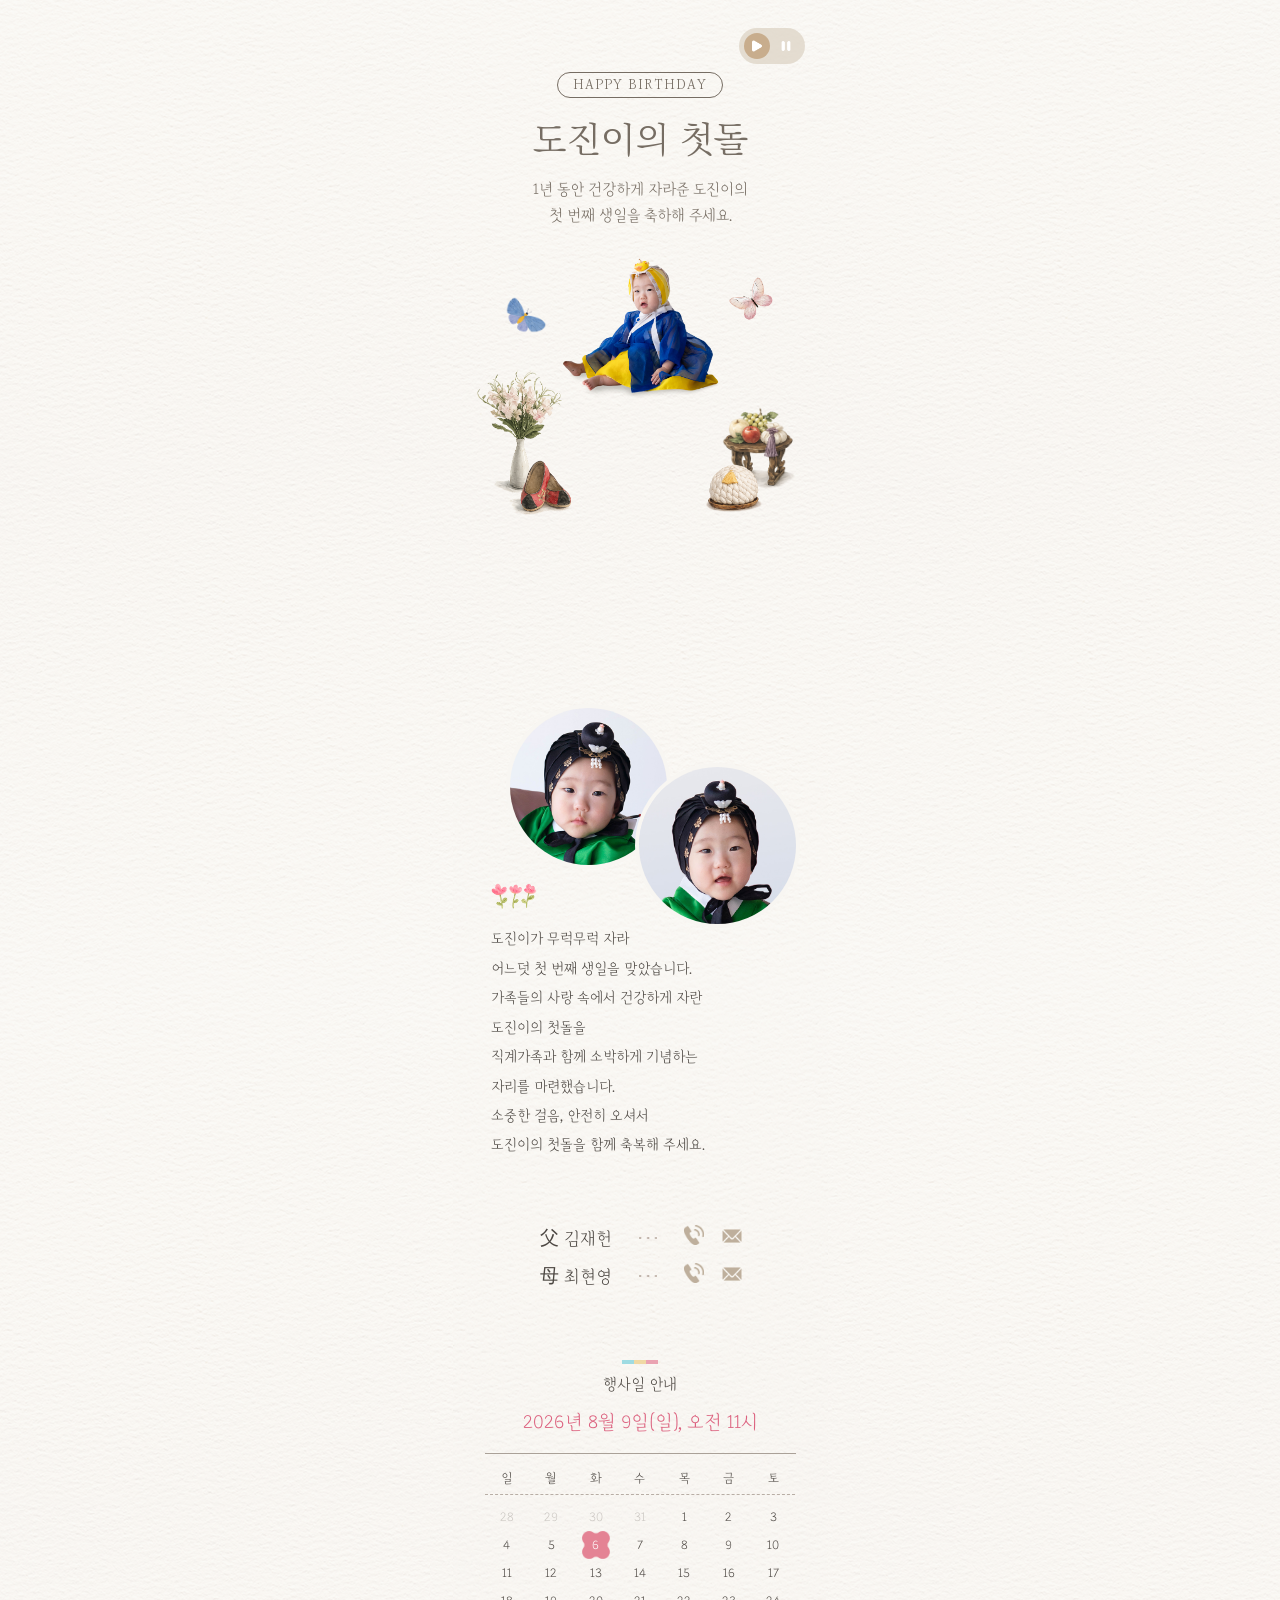
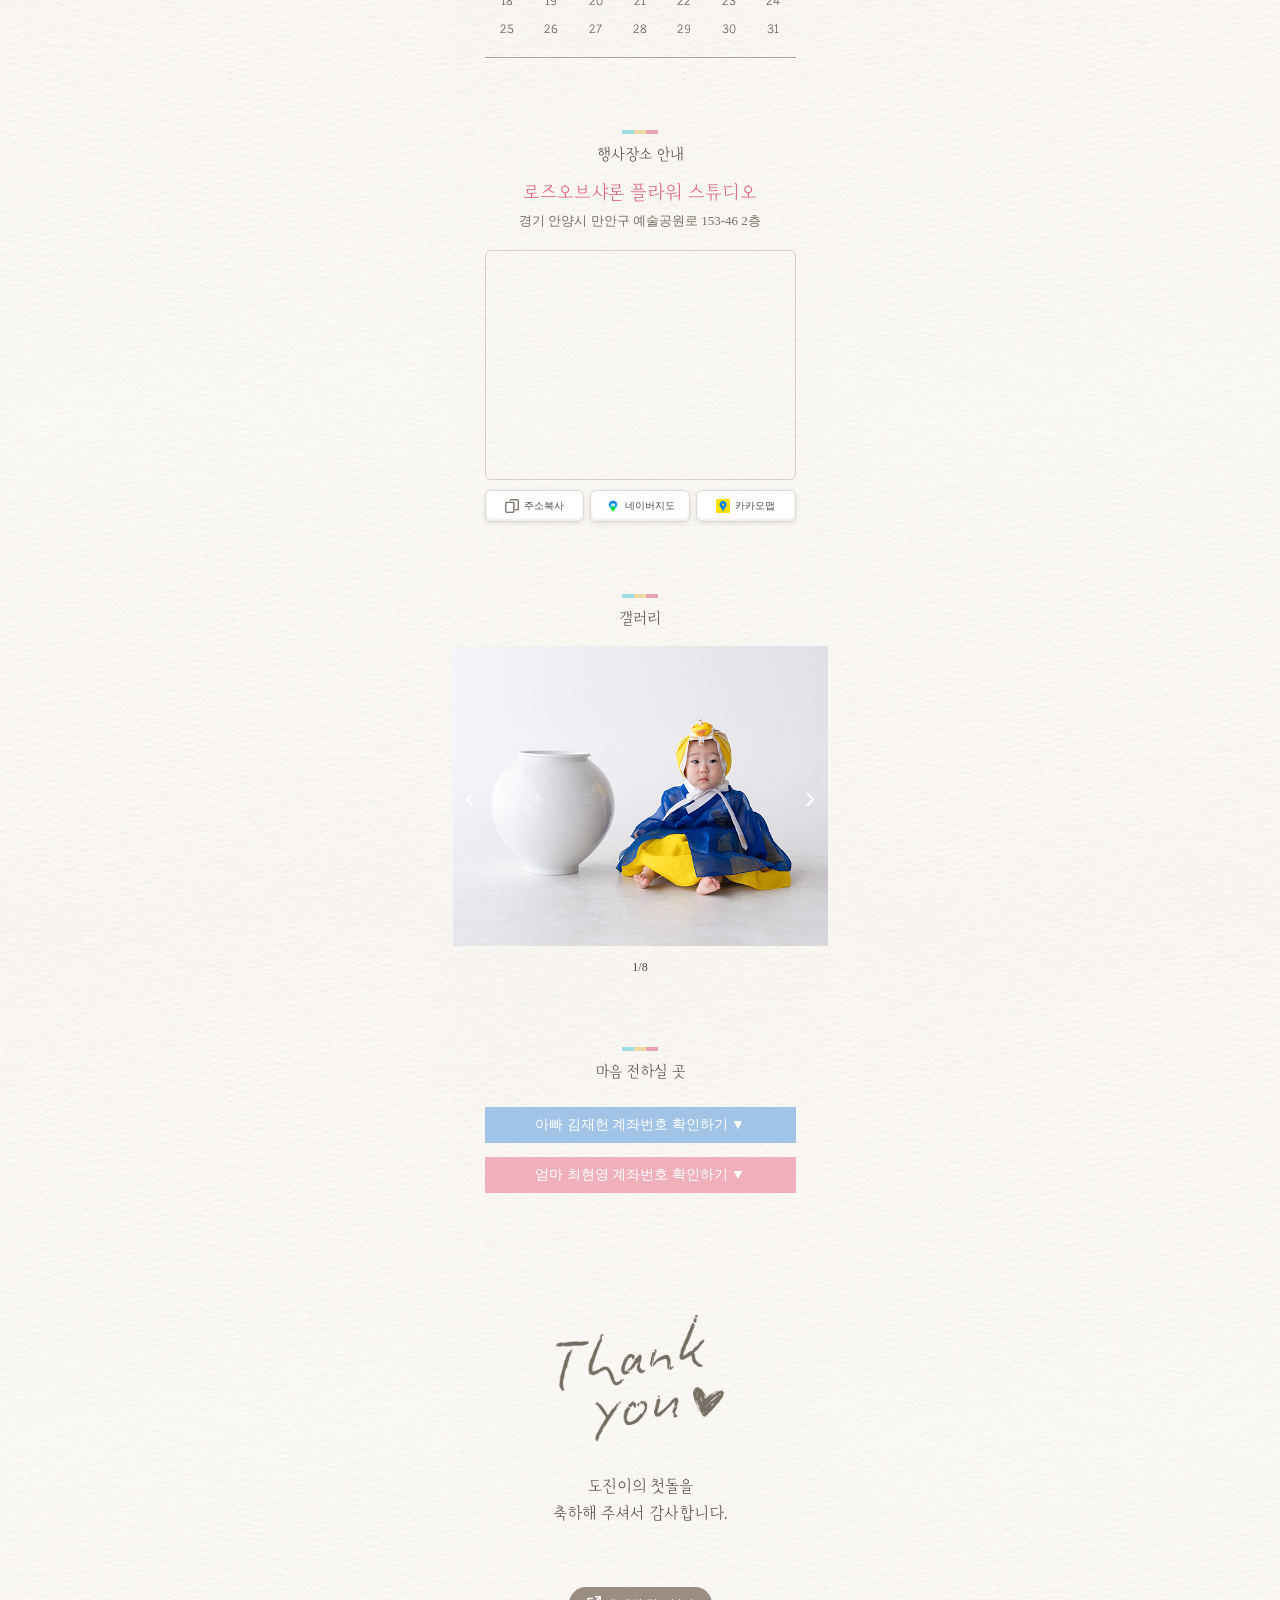
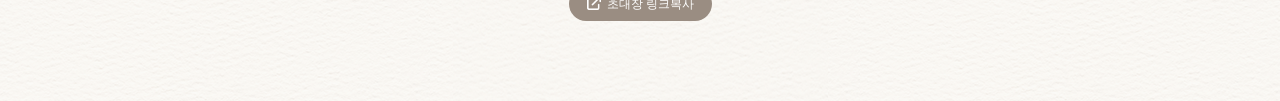
==== customers/design01_premium_260819-001/index.html @ 29c3e305 "박지훈 고객님" ====
<!DOCTYPE html>
<html lang="ko">
<head>
  <meta charset="UTF-8" />
  <meta name="viewport" content="width=device-width, initial-scale=1.0" />
  
  <title>모바일 초대장</title>
    
  <meta property="og:title" content="민지의 첫돌">
  <meta property="og:description" content="소중한 분들을 초대합니다.">
  <meta property="og:image" content="https://dol-invitation-rho.vercel.app/customers/sample01-1/img/preview.jpg?v=2">
  <meta property="og:image:width" content="600">
  <meta property="og:image:height" content="400">
  <meta property="og:url" content="https://dol-invitation-rho.vercel.app/customers/sample01-1/?v=2">
  <meta property="og:type" content="website">

  <link
    rel="preload"
    href="../../designs/design01-1/font/Cafe24Oneprettynight-v2.0.woff2"
    as="font"
    type="font/woff2"
    crossorigin
  >

  <link
    rel="preload"
    href="../../designs/design01-1/font/KoPubBatang-Light.woff2"
    as="font"
    type="font/woff2"
    crossorigin
  >
    
  <link rel="stylesheet" href="../../designs/design01-1/css/style.css" /> 
</head>
<body>

  <main class="invite">

    <!-- 음악 버튼 -->
    <button class="music-btn" id="musicBtn" type="button">
      <span class="music-toggle-circle"></span>
      <img src="../../designs/design01-1/img/icon01.png" class="music-play" alt="play">
      <img src="../../designs/design01-1/img/icon02.png" class="music-pause" alt="pause">
    </button>

    <audio id="bgm" loop>
      <source src="../../designs/design01-1/bgm/nastelbom-happy-birthday-469282.mp3" type="audio/mpeg">
    </audio>

    <!-- 메인 -->
    <section class="hero hero-animate">
      <div class="label hero-item">HAPPY BIRTHDAY</div>
      <h1 class="hero-item" id="title">아인이의 첫돌</h1>
      <p class="sub hero-item" id="babySub"></p>

      <div class="visual-area">
        <img class="flower-left hero-item" src="../../designs/design01-1/img/Image2.png" alt="">
        <img class="butterfly b1 hero-item" src="../../designs/design01-1/img/Image4.png" alt="">
        <img class="butterfly b2 hero-item" src="../../designs/design01-1/img/Image3.png" alt="">
        <img class="baby-main hero-item" id="introBaby" src="" alt="아기사진">
        <img class="table hero-item" src="../../designs/design01-1/img/Image7.png" alt="">
        <img class="rice hero-item" src="../../designs/design01-1/img/Image8.png" alt="">
        <img class="shoes hero-item" src="../../designs/design01-1/img/Image11.png" alt="">
      </div>

      <p class="date hero-info" id="eventDate">2028년 6월 6일(화), 오후 2시 30분</p>
      <p class="place hero-info" id="eventPlace">비스타 워커힐 서울 명월관</p>
      <p class="parents hero-info" id="parentsText">아빠. 이현우 <span>♥</span> 엄마. 유정희</p>
    </section>

    <!-- 인사말 -->
    <section class="message fade-section">
      <div class="circle-photo-wrap">
        <img src="" class="circle-photo left" id="messageLeft" alt="">
        <img src="" class="circle-photo right" id="messageRight" alt="">
      </div>

      <img class="small-flower" src="../../designs/design01-1/img/icon07.png" alt="">

      <p id="messageText"></p>
    </section>

    <!-- 연락처 -->
    <section class="contact fade-section">
      <div class="contact-row">
        <span id="fatherName">父 이현우</span>
        <div class="point3"><img src="../../designs/design01-1/img/icon14.png" class="dots-icon" alt=""></div>
        <a id="fatherTel" href="tel:01000000000"><img src="../../designs/design01-1/img/icon03.png" alt="전화"></a>
        <a id="fatherSms" href="sms:01000000000"><img src="../../designs/design01-1/img/icon04.png" alt="문자"></a>
      </div>
      <div class="contact-row">
        <span id="motherName">母 유정희</span>
        <div class="point3"><img src="../../designs/design01-1/img/icon14.png" class="dots-icon" alt=""></div>
        <a id="motherTel" href="tel:01000000000"><img src="../../designs/design01-1/img/icon03.png" alt="전화"></a>
        <a id="motherSms" href="sms:01000000000"><img src="../../designs/design01-1/img/icon04.png" alt="문자"></a>
      </div>
    </section>

    <!-- 행사 안내 -->
    <section class="section fade-section">
      <div class="divider"></div>
      <h2>행사일 안내</h2>
      <p class="pink" id="eventFullDate">2028년 6월 6일 화요일, 14시 30분</p>

     <div class="calendar">
      <div>일</div><div>월</div><div>화</div><div>수</div><div>목</div><div>금</div><div>토</div>

      <div class="calendar-dash"></div>
      
      <!-- 달력 숫자들-->
      <div class="muted">28</div>
      <div class="muted">29</div>
      <div class="muted">30</div>
      <div class="muted">31</div>
         
      <div>1</div><div>2</div><div>3</div><div>4</div><div>5</div>
      
      <!-- 변경할 행사 날짜-->
      <div class="day-heart">
       <img src="../../designs/design01-1/img/icon09.png" alt="">
       <div class="day-content">6</div>
      </div>

     <div>7</div><div>8</div><div>9</div><div>10</div>
     <div>11</div><div>12</div><div>13</div><div>14</div><div>15</div>
     <div>16</div><div>17</div><div>18</div><div>19</div><div>20</div>
     <div>21</div><div>22</div><div>23</div><div>24</div><div>25</div>
     <div>26</div><div>27</div><div>28</div><div>29</div><div>30</div>
     <div>31</div>
    </div>
   </section>

    <!-- 장소 -->
    <section class="section">
      <div class="divider"></div>
      <h2>행사장소 안내</h2>
      <p class="pink" id="eventPlace2">비스타 워커힐 서울 명월관</p>
      <p class="address" id="eventAddress">서울 광진구 워커힐로 177 워커힐 호텔앤리조트</p>
      <div class="map-box">
        <!-- * 카카오맵 - 지도퍼가기 -->
        <!-- 1. 지도 노드 -->
        <div id="daumRoughmapContainer1780937855207" class="root_daum_roughmap root_daum_roughmap_landing"></div>

        <!-- 2. 설치 스크립트
	    * 지도 퍼가기 서비스를 2개 이상 넣을 경우, 설치 스크립트는 하나만 삽입합니다. -->
        <script charset="UTF-8" class="daum_roughmap_loader_script" src="https://ssl.daumcdn.net/dmaps/map_js_init/roughmapLoader.js"></script>

        <!-- 3. 실행 스크립트 -->
        <script charset="UTF-8">
	      new daum.roughmap.Lander({
		  "timestamp" : "1780937855207",
		  "key" : "2qn2zo5r2ibr",
		  "mapWidth" : "640",
		  "mapHeight" : "300"
	      }).render();
        </script>
      </div>
        
     <div class="map-buttons">
      <button type="button" onclick="copyAddress()">
       <img src="../../designs/design01-1/img/icon10.png" alt="">
       <span>주소복사</span>
      </button>

     <a href="https://map.naver.com/p/search/비스타%20워커힐%20서울%20명월관"
     target="_blank">
      <img src="../../designs/design01-1/img/naver_icon.png" alt="">
      <span>네이버지도</span>
     </a>

     <a href="https://map.kakao.com/link/search/비스타%20워커힐%20서울%20명월관"
     target="_blank">
      <img src="../../designs/design01-1/img/kakao_icon.png" alt="">
      <span>카카오맵</span>
     </a>
    </div>
        
    </section>

    <!-- 갤러리 -->
    <section class="section gallery fade-section">
      <div class="divider"></div>
      <h2>갤러리</h2>

       <div class="gallery-main">
        <button type="button" id="prevBtn">‹</button>
        <img id="galleryImage" src="" alt="갤러리">
        <button type="button" id="nextBtn">›</button>
       </div>

      <p class="gallery-count">
        <span id="currentIndex">1</span>/<span id="totalIndex">0</span>
      </p>

      <div class="thumbs"></div>
      </section>
      

    <!-- 마음 전하실 곳 -->
    <section class="section account fade-section">
      <div class="divider"></div>
      <h2>마음 전하실 곳</h2>

    <div class="account-item">
     <button type="button" class="account-title blue" id="fatherAccountTitle">
       아빠 이현우 계좌번호 확인하기
      <span class="arrow"> ▼</span>
     </button>
     <div class="account-box">
      <span class="bank-text" id="fatherAccount">국민은행&nbsp;&nbsp;000-000000-00-000</span>
      <button class="copy-btn" onclick="copyFatherAccount()">복사</button>
     </div>
    </div>

     <div class="account-item">
      <button type="button" class="account-title pink-bg" id="motherAccountTitle">
        엄마 유정희 계좌번호 확인하기
       <span class="arrow"> ▼</span>
      </button>

      <div class="account-box">
       <span class="bank-text" id="motherAccount">농협은행&nbsp;&nbsp;000-000000-00-000</span>
       <button class="copy-btn" onclick="copyMotherAccount()">복사</button>
      </div>
     </div>
    </section>

    <!-- 마지막 -->
    <section class="thanks fade-section">
     <img src="../../designs/design01-1/img/thankyou_icon.png" alt="thank you">
     
     <p id="thanksText">
      아인이의 첫돌을<br>
      축하해 주셔서 감사합니다.
     </p>

     <button type="button" class="invite-copy-btn" onclick="copyInviteLink()">
       <img src="../../designs/design01-1/img/icon15.png" alt="">
       <span>초대장 링크복사</span>
     </button>
   </section>

  </main>

<script src="../../designs/design01-1/js/main.js"></script>

</body>
</html>
---- designs/design01-1/css/style.css ----
/* =========================
   FONT
========================= */
@font-face {
  font-family: 'Cafe24GoodNight';
  src: url('../font/Cafe24Oneprettynight-v2.0.woff2') format('woff2');
  font-weight: normal;
  font-style: normal;
  font-display: swap;
}

@font-face {
  font-family: 'KoPubBatangLight';
  src: url('../font/KoPubBatang-Light.woff2') format('woff2');
  font-weight: 300;
  font-style: normal;
  font-display: swap;
}

@font-face {
  font-family: 'NotoSansKR-Regular';
  src: url('../font/NotoSansKR-Regular.ttf') format('truetype');
  font-weight: 400;
  font-style: normal;
  font-display: swap;
}

/* =========================
   RESET
========================= */
* {
  margin: 0;
  padding: 0;
  box-sizing: border-box;
}

body {
  background: #f8f6f2 url("../img/Background.png") repeat;
  color: #766d63;
  font-family: 'Cafe24GoodNight', serif;
  overflow-x: hidden;
}

.invite {
  width: 100%;
  max-width: 375px;
  margin: 0 auto;
  background: url("../img/Background.png") repeat;
  position: relative;
  
}

/* =========================
   MUSIC
========================= */
.music-btn {
  position: fixed;
  top: 28px;
  right: calc(50% - 165px);

  width: 66px;
  height: 36px;

  border: none;
  border-radius: 20px;

  background: rgba(221,211,197,.75);

  display: flex;
  align-items: center;
  justify-content: center;
    
  gap: 17px;  

  padding: 0 7px;
  z-index: 1000;
}

.music-toggle-circle {
  position: absolute;

  left: 5px;
  top: 5px;

  width: 26px;
  height: 26px;

  border-radius: 50%;
  background: #c8ad8d;

  transition: all .3s ease;

  z-index: 1;
}

.music-play,
.music-pause {
  width: 12px;
  height: 12px;

  position: relative;
  z-index: 2;
}

.music-btn.paused .music-toggle-circle {
  left: 35px;
}

/* =========================
   HERO
========================= */
.hero {
  text-align: center;
  padding-top: 72px;
}

.label {
  display: inline-block;
  padding: 4px 15px;
  border: 1px solid #766d63;
  border-radius: 20px;
  font-family: 'KoPubBatangLight';
  font-size: 13px;
  letter-spacing: 1px;
  color: #766d63;
  margin-bottom: 22px;
}

.hero h1 {
  font-family: 'KoPubBatangLight';
  font-size: 36px;
  font-weight: 300;
  color: #766d63;
  margin-bottom: 14px;
}

.sub {
  font-family: 'Cafe24GoodNight';
  font-size: 17px;
  line-height: 1.5;
  color: #766d63;
}

/* =========================
   MAIN VISUAL
========================= */
.visual-area {
  position: relative;
  width: 100%;
  height: 315px;
  margin-top: 18px;
}

.visual-area img {
  position: absolute;
  display: block;
}

.baby-main {
  width: 160px;
  left: 50%;
  top: 8px;
  transform: translateX(-50%);
  z-index: 5;
}

.flower-left {
  width: 86px;
  left: 24px;
  top: 118px;
  z-index: 4;
}

.butterfly {
  z-index: 6;
}

.b1 {
  width: 42px;
  left: 52px;
  top: 50px;
}

.b2 {
  width: 46px;
  right: 54px;
  top: 30px;
}

.table {
  width: 76px;
  right: 30px;
  top: 160px;
  z-index: 6;
}

.rice {
  width: 58px;
  right: 65px;
  top: 218px;
  z-index: 7;
}

.shoes {
  width: 68px;
  left: 55px;
  top: 213px;
  z-index: 7;
}

.date {
  font-family: 'NotoSansKR-Light';
  font-size: 15px;
  margin-top: 4px;
  color: #766d63;
}

.place {
  font-family: 'NotoSansKR-Light';
  font-size: 15px;
  margin-top: 4px;
  color: #766d63;
}

.parents {
  font-family: 'NotoSansKR-Light';
  font-size: 13px;
  margin-top: 18px;
  color: #766d63;
}

.parents span {
  color: #d9879a;
  margin: 0 8px;
}

/* =========================
   MESSAGE
========================= */
.message {
  padding: 70px 38px 44px;
}

.circle-photo-wrap {
  position: relative;
  height: 150px;
  margin-bottom: 20px;
}

.circle-photo {
  position: absolute;
  width: 165px;
  height: 165px;
  border-radius: 50%;
  object-fit: cover;
  border: 4px solid #f8f6f2;

}

.circle-photo.left {
  left: 15px;
  top: -9px;
}

.circle-photo.right {
  right: -10px;
  top: 50px;
}

.small-flower {
  width: 46px;
  margin-bottom: 10px;
}

.message p {
  font-family: 'Cafe24GoodNight';
  font-size: 15.5px;
  line-height: 1.9;
  text-align: left;
  color: #4c4742;
}

/* =========================
   CONTACT
========================= */
.contact {
  width: 200px;
  margin: 20px auto 70px;
}

.contact-row {
  display: grid;
  grid-template-columns: 90px 38px 30px 30px;
  align-items: center;
  column-gap: 8px;
  font-size: 19px;
  color: #4c4742;
  margin-bottom: 10px;
}



.contact-row img {
  width: 20px;
  height: 100%;
}

.point3 {
  width: 20px;
  height: 28px;
  display: flex;
  align-items: center;
  justify-content: center;
}

.contact-row .dots-icon {
  width: 18px;
  height: auto;
  object-fit: contain;
}
/* =========================
   COMMON SECTION
========================= */
.section {
  text-align: center;
  padding: 0 32px 72px;
}

.divider {
  width: 36px;
  height: 4px;
  margin: 0 auto 10px;
  background: linear-gradient(
    to right,
    #9edbe2 0 33%,
    #f0d9a4 33% 66%,
    #eaa3b2 66% 100%
  );
}

.section h2 {
  font-family: 'Cafe24GoodNight';
  font-size: 17px;
  font-weight: 300;
  color: #4c4742;
  margin-bottom: 16px;
}

.pink {
  color: #dc627f;
  font-size: 21px;
  margin-bottom: 7px;
}

/* =========================
   CALENDAR
========================= */

.calendar {
  display: grid;
  grid-template-columns: repeat(7, 1fr);
  border-top: 1px solid #aaa198;
  border-bottom: 1px solid #aaa198;
  padding: 10px 0 14px;
  margin-top: 18px;
  font-family: 'Cafe24GoodNight';
  font-size: 14px;
  color: #4c4742;
}

.calendar > div {
  height: 28px;
  display: flex;
  align-items: center;
  justify-content: center;
}

.calendar-dash {
  grid-column: 1 / -1;
  height: 1px !important;
  border-top: 1px dashed #b8aea5;
  margin: 2px 0 8px;
}

.muted {
  color: #cac6c1;
}

/* 행사 날짜 */

.day-heart {
  position: relative;
  width: 28px;
  height: 28px !important;
  margin: auto;
}

.day-heart img {
  position: absolute;
  width: 100%;
  height: 100%;
  left: 0;
  top: 0;

  animation: flowerRotate 3s linear infinite;
  transform-origin: center center;
}

.day-content {
  position: relative;
  z-index: 2;

  width: 100%;
  height: 100%;

  display: flex;
  align-items: center;
  justify-content: center;

  color: #ffffff;
  font-size: 14px;
}

.day-content span {
  font-size: 8px;
  margin-top: -2px;
}

/* 꽃 회전 */

@keyframes flowerRotate {
  from {
    transform: rotate(0deg);
  }

  to {
    transform: rotate(360deg);
  }
}

/* =========================
   MAP
========================= */

.address {
  font-family: 'NotoSansKR-Light';
  font-size: 13px;
}

.map-box {
  width: 100%;
  height: 230px;
  margin-top: 20px;
  border: 1px solid #d8d0c8;
  border-radius: 6px;
  overflow: hidden;
}

.map-box iframe {
  width: 100%;
  height: 100%;
  border: 0;
  display: block;
}

.map-buttons {
  display: flex;
  justify-content: space-between;
  gap: 6px;
  margin-top: 10px;
}

.map-buttons button,
.map-buttons a {
  flex: 1;
  height: 32px;
  background: #ffffff;
  border: 1px solid #ded8d2;
  border-radius: 6px;
  font-size: 10px;
  color: #4c4742;
  text-decoration: none;
  font-family: 'NotoSansKR-Regular';

  display: flex;
  align-items: center;
  justify-content: center;
  gap: 5px;

  box-shadow:
    inset 0 1px 2px rgba(255, 255, 255, 0.9),
    inset 0 -2px 3px rgba(0, 0, 0, 0.08),
    0 1.5px 5px rgba(0, 0, 0, 0.1);
}

.map-buttons img {
  width: 14px;
  height: 14px;
  object-fit: contain;
}

.map-buttons button:active,
.map-buttons a:active {
  transform: translateY(1px);
  box-shadow:
    inset 0 2px 3px rgba(0, 0, 0, 0.12),
    0 1px 2px rgba(0, 0, 0, 0.1);
}

.root_daum_roughmap {
  width: 100% !important;
}

.root_daum_roughmap .wrap_map {
  width: 100% !important;
}

.root_daum_roughmap .wrap_map .map {
  width: 100% !important;
}

/* =========================
   GALLERY
========================= */
.gallery {
  padding-left: 0;
  padding-right: 0;
}

.gallery-main {
  position: relative;
  margin-top: 18px;
}

.gallery-main img {
  width: 100%;
  height: 300px;
  object-fit: cover;
  border-radius: 0;
  display: block;
}

.gallery-main button {
  position: absolute;
  top: 50%;
  transform: translateY(-50%);
  border: none;
  background: none;
  font-size: 34px;
  color: rgba(255, 255, 255, 0.8);
  z-index: 5;
}

#prevBtn {
  left: 12px;
}

#nextBtn {
  right: 12px;
}

.gallery-count {
  font-family: 'NotoSansKR-Regular';
  font-size: 12px;
  color: #4c4742;
  margin-top: 14px;
}

.thumbs {
  display: none;
}
/* =========================
   ACCOUNT
========================= */
.account {
  padding-left: 32px;
  padding-right: 32px;
}

.account h2 {
  margin-bottom: 26px;
}

.account-item {
  margin-bottom: 14px;
}

.account-title {
  width: 100%;
  height: 36px;
  border: none;
  font-size: 14px;
  color: #ffffff;
  font-family: 'NotoSansKR-Regular';
}

.blue {
  background: #a1c3e5;
}

.pink-bg {
  background: #efb0bc;
}


.account-box button {
  width: 42px;
  height: 26px;
  border: 1px solid #ddd5cf;
  background: #fafafa;
  color: #4c4742;
  font-size: 11px;
}

.account-box {
  height: 0;
  overflow: hidden;
  opacity: 0;

  display: flex;
  align-items: center;
  justify-content: space-between;

  background: white;
  padding: 0 8px 0 14px;

  font-size: 13px;
  color: #4c4742;
  font-family: 'NotoSansKR-Light';

  transition: height .3s ease, opacity .25s ease;
}

.account-item.open .account-box {
  height: 36px;
  opacity: 1;
}

/* =========================
   THANKS
========================= */
.thanks {
  text-align: center;
  padding: 34px 0 80px;
}

.thanks img {
  width: 170px;
  margin-bottom: 26px;
}

.thanks p {
  font-family: 'Cafe24GoodNight';
  font-size: 18px;
  line-height: 1.5;
  color: #4c4742;
}


.invite-copy-btn {
  margin-top: 60px;
  display: inline-flex;
  align-items: center;
  justify-content: center;
  gap: 6px;

  height: 34px;
  padding: 0 18px;

  border: none;
  border-radius: 18px;
  background: #9a8d82;
  color: #ffffff;

  font-family: 'NotoSansKR-Regular';
  font-size: 12px;
  cursor: pointer;
}

.invite-copy-btn img {
  width: 14px;
  height: 14px;
  display: block;
  margin-bottom: 2px
}

/* =========================
   MOTION
========================= */


.hero-animate {
  opacity: 1;
  transform: none;
}

.fade-section {
  opacity: 0;
  transform: translateY(35px);
  transition: opacity .8s ease, transform .8s ease;
}

.fade-section.show {
  opacity: 1;
  transform: translateY(0);
}

.hero-item {
  opacity: 0;
  transform: translateY(25px);
}

.hero-item.show {
  opacity: 1;
  transform: translateY(0);
  transition: all .8s ease;
}

.baby-main.hero-item {
  transform: translateX(-50%) translateY(25px);
}

.baby-main.hero-item.show {
  transform: translateX(-50%) translateY(0);
}

.baby-main.hero-item {
  transform: translateX(-50%) translateY(25px);
}

.baby-main.hero-item.show {
  transform: translateX(-50%) translateY(0);
}

.hero-info {
  opacity: 0;
  transform: translateY(20px);
}

.hero-info.show {
  opacity: 1;
  transform: translateY(0);
  transition: all .8s ease;
}

/* 실속형 달력 이미지 */
.simple-calendar-img {
  width: 100%;
  text-align: center;
  margin: 22px auto 0;
  overflow: hidden;
}

.simple-calendar-img img {
  display: block;
  width: 100%;
  max-width: 300px;
  height: auto;
  margin: 0 auto;
}

/* =========================
   첫 화면 로딩 완료 후 표시
========================= */
html:not(.page-ready) body {
  visibility: hidden;
}

html.page-ready body {
  visibility: visible;
}

/* =========================
   첫 화면 준비 완료 후 모션 시작
========================= */
html:not(.page-ready) .hero-item.show {
  opacity: 0;
  transform: translateY(25px);
}

html:not(.page-ready) .baby-main.hero-item.show {
  opacity: 0;
  transform: translateX(-50%) translateY(25px);
}

html:not(.page-ready) .hero-info.show {
  opacity: 0;
  transform: translateY(20px);
}
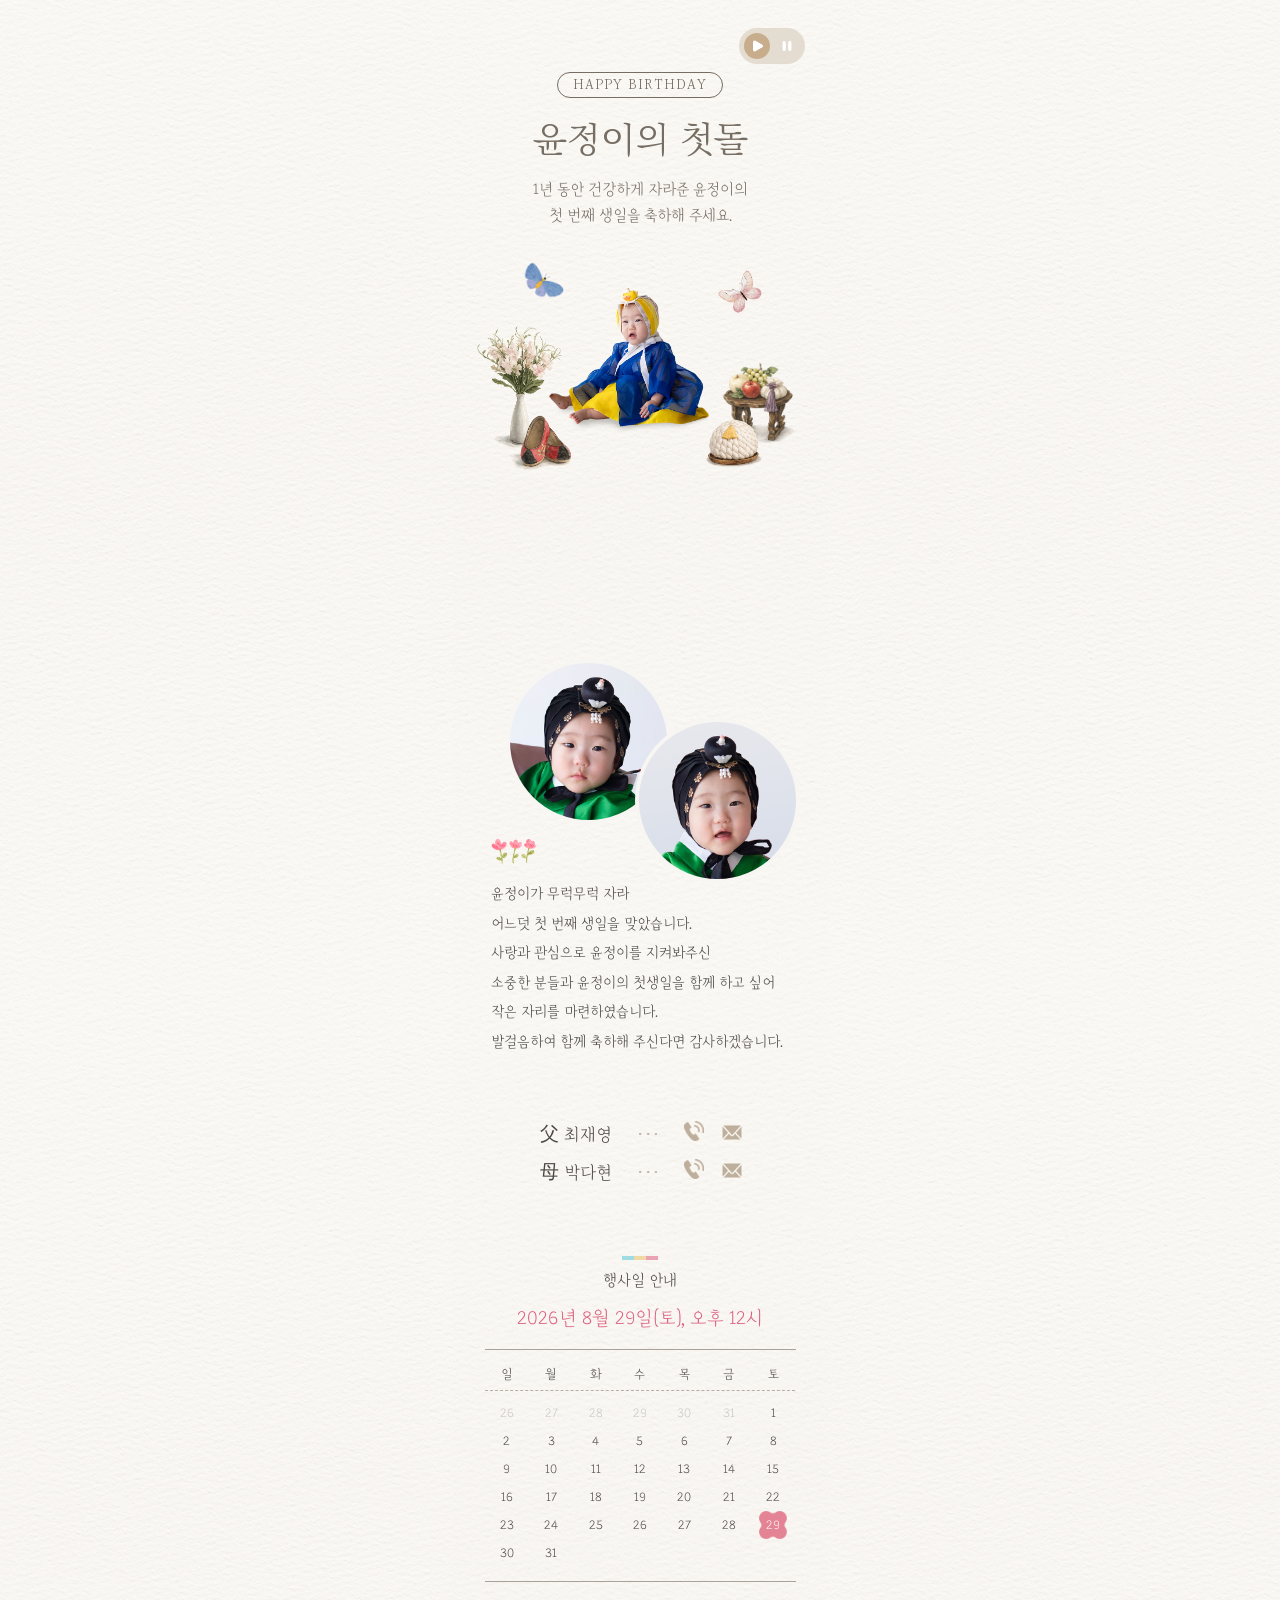
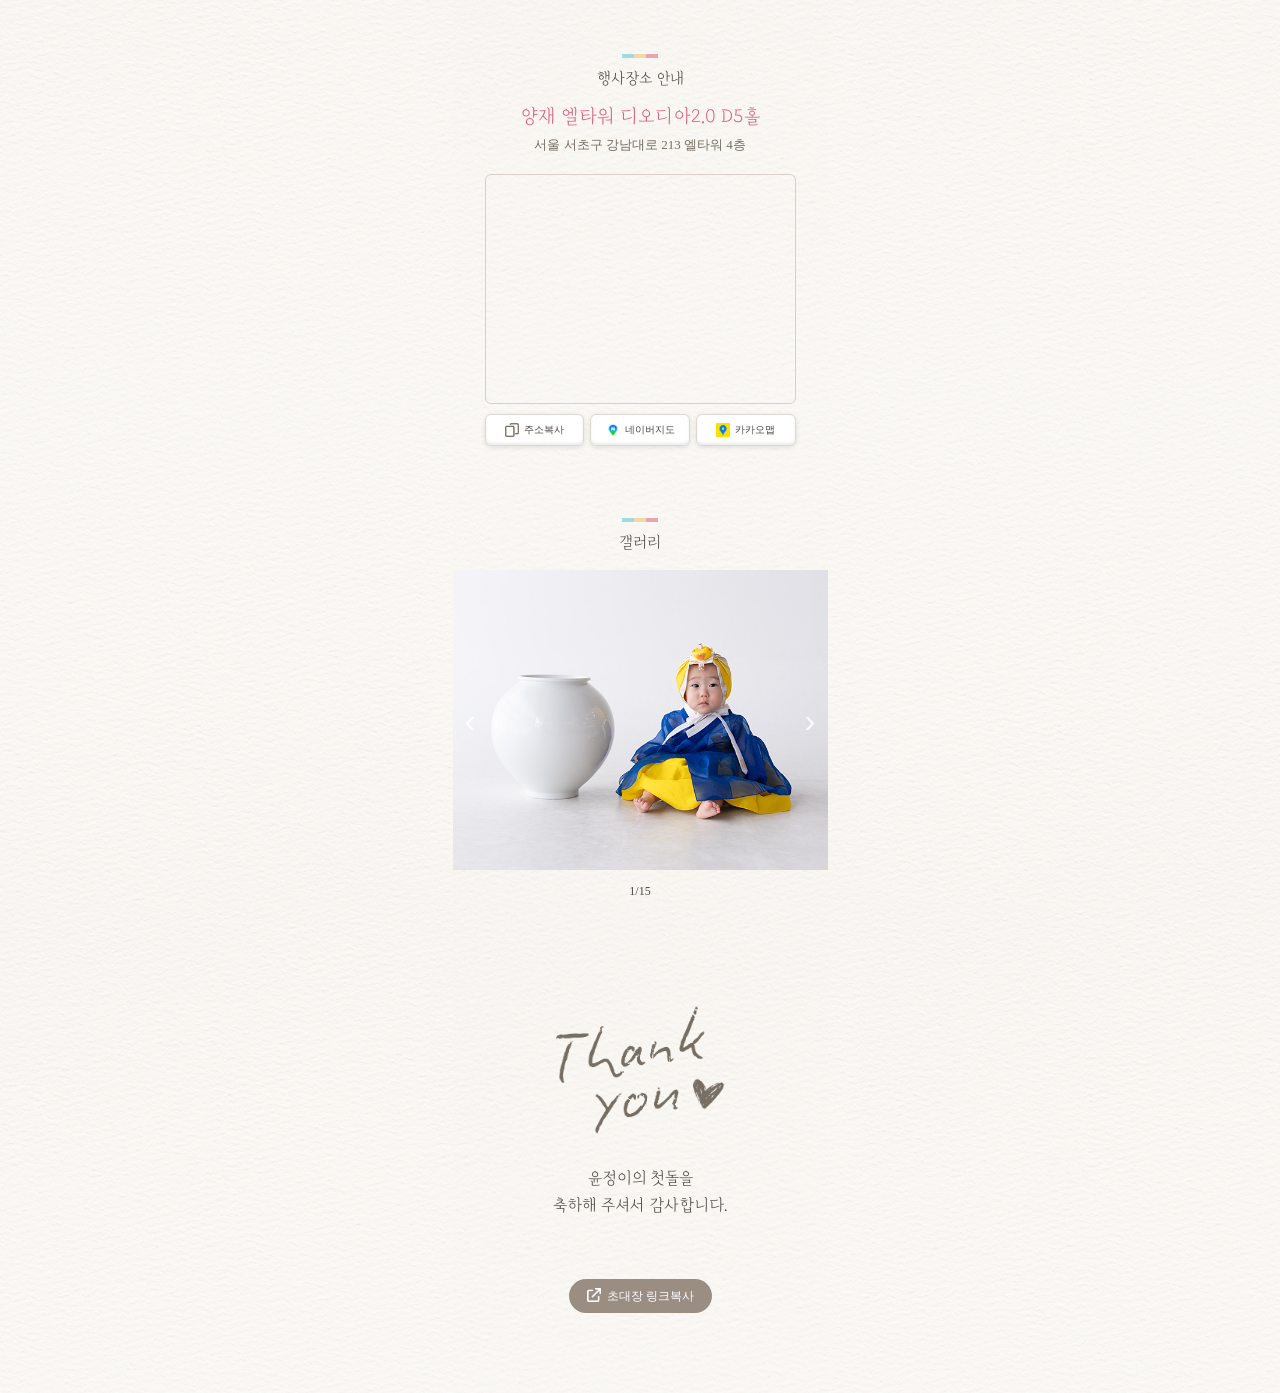
==== commit 0a4537c6: "신규고객" ====
--- a/customers/design01_premium_260819-001/index.html
+++ b/customers/design01_premium_260819-001/index.html
@@ -6,12 +6,12 @@
   
   <title>모바일 초대장</title>
     
-  <meta property="og:title" content="민지의 첫돌">
+  <meta property="og:title" content="윤정이의 첫돌">
   <meta property="og:description" content="소중한 분들을 초대합니다.">
-  <meta property="og:image" content="https://dol-invitation-rho.vercel.app/customers/sample01-1/img/preview.jpg?v=2">
+  <meta property="og:image" content="https://dol-invitation-rho.vercel.app/customers/design01_premium_260819-001/img/preview.jpg?v=0">
   <meta property="og:image:width" content="600">
   <meta property="og:image:height" content="400">
-  <meta property="og:url" content="https://dol-invitation-rho.vercel.app/customers/sample01-1/?v=2">
+  <meta property="og:url" content="https://dol-invitation-rho.vercel.app/customers/design01_premium_260819-001/?v=0">
   <meta property="og:type" content="website">
 
   <link
@@ -31,6 +31,7 @@
   >
     
   <link rel="stylesheet" href="../../designs/design01-1/css/style.css" /> 
+  <link rel="stylesheet" href="./css/custom.css" />
 </head>
 <body>
 
@@ -108,25 +109,27 @@
       <div class="calendar-dash"></div>
       
       <!-- 달력 숫자들-->
+      <div class="muted">26</div>
+      <div class="muted">27</div>
       <div class="muted">28</div>
       <div class="muted">29</div>
       <div class="muted">30</div>
       <div class="muted">31</div>
          
       <div>1</div><div>2</div><div>3</div><div>4</div><div>5</div>
+      <div>6</div><div>7</div><div>8</div><div>9</div><div>10</div>
+      <div>11</div><div>12</div><div>13</div><div>14</div><div>15</div>
+      <div>16</div><div>17</div><div>18</div><div>19</div><div>20</div>
+      <div>21</div><div>22</div><div>23</div><div>24</div><div>25</div>
+      <div>26</div><div>27</div><div>28</div>
       
       <!-- 변경할 행사 날짜-->
       <div class="day-heart">
        <img src="../../designs/design01-1/img/icon09.png" alt="">
-       <div class="day-content">6</div>
-      </div>
-
-     <div>7</div><div>8</div><div>9</div><div>10</div>
-     <div>11</div><div>12</div><div>13</div><div>14</div><div>15</div>
-     <div>16</div><div>17</div><div>18</div><div>19</div><div>20</div>
-     <div>21</div><div>22</div><div>23</div><div>24</div><div>25</div>
-     <div>26</div><div>27</div><div>28</div><div>29</div><div>30</div>
-     <div>31</div>
+       <div class="day-content">29</div>
+      </div>
+
+      <div>30</div><div>31</div>
     </div>
    </section>
 
@@ -137,23 +140,22 @@
       <p class="pink" id="eventPlace2">비스타 워커힐 서울 명월관</p>
       <p class="address" id="eventAddress">서울 광진구 워커힐로 177 워커힐 호텔앤리조트</p>
       <div class="map-box">
-        <!-- * 카카오맵 - 지도퍼가기 -->
-        <!-- 1. 지도 노드 -->
-        <div id="daumRoughmapContainer1780937855207" class="root_daum_roughmap root_daum_roughmap_landing"></div>
-
-        <!-- 2. 설치 스크립트
-	    * 지도 퍼가기 서비스를 2개 이상 넣을 경우, 설치 스크립트는 하나만 삽입합니다. -->
-        <script charset="UTF-8" class="daum_roughmap_loader_script" src="https://ssl.daumcdn.net/dmaps/map_js_init/roughmapLoader.js"></script>
-
-        <!-- 3. 실행 스크립트 -->
-        <script charset="UTF-8">
+       <!-- * 카카오맵 - 지도퍼가기 -->
+       <!-- 1. 지도 노드 -->
+       <div id="daumRoughmapContainer1787153677813" class="root_daum_roughmap root_daum_roughmap_landing"></div>
+
+       <!--2. 설치 스크립트 * 지도 퍼가기 서비스를 2개 이상 넣을 경우, 설치 스크립트는 하나만 삽입합니다. -->
+       <script charset="UTF-8" class="daum_roughmap_loader_script" src="https://ssl.daumcdn.net/dmaps/map_js_init/roughmapLoader.js"></script>
+
+       <!-- 3. 실행 스크립트 -->
+       <script charset="UTF-8">
 	      new daum.roughmap.Lander({
-		  "timestamp" : "1780937855207",
-		  "key" : "2qn2zo5r2ibr",
-		  "mapWidth" : "640",
-		  "mapHeight" : "300"
+		    "timestamp" : "1787153677813",
+		    "key" : "t9hugvywm3j",
+		    "mapWidth" : "640",
+		    "mapHeight" : "300"
 	      }).render();
-        </script>
+       </script>
       </div>
         
      <div class="map-buttons">
@@ -162,13 +164,13 @@
        <span>주소복사</span>
       </button>
 
-     <a href="https://map.naver.com/p/search/비스타%20워커힐%20서울%20명월관"
+     <a href="https://naver.me/Fmf6QJSm"
      target="_blank">
       <img src="../../designs/design01-1/img/naver_icon.png" alt="">
       <span>네이버지도</span>
      </a>
 
-     <a href="https://map.kakao.com/link/search/비스타%20워커힐%20서울%20명월관"
+     <a href="https://kko.to/ipy8bxoN8h"
      target="_blank">
       <img src="../../designs/design01-1/img/kakao_icon.png" alt="">
       <span>카카오맵</span>
@@ -197,33 +199,7 @@
       
 
     <!-- 마음 전하실 곳 -->
-    <section class="section account fade-section">
-      <div class="divider"></div>
-      <h2>마음 전하실 곳</h2>
-
-    <div class="account-item">
-     <button type="button" class="account-title blue" id="fatherAccountTitle">
-       아빠 이현우 계좌번호 확인하기
-      <span class="arrow"> ▼</span>
-     </button>
-     <div class="account-box">
-      <span class="bank-text" id="fatherAccount">국민은행&nbsp;&nbsp;000-000000-00-000</span>
-      <button class="copy-btn" onclick="copyFatherAccount()">복사</button>
-     </div>
-    </div>
-
-     <div class="account-item">
-      <button type="button" class="account-title pink-bg" id="motherAccountTitle">
-        엄마 유정희 계좌번호 확인하기
-       <span class="arrow"> ▼</span>
-      </button>
-
-      <div class="account-box">
-       <span class="bank-text" id="motherAccount">농협은행&nbsp;&nbsp;000-000000-00-000</span>
-       <button class="copy-btn" onclick="copyMotherAccount()">복사</button>
-      </div>
-     </div>
-    </section>
+    
 
     <!-- 마지막 -->
     <section class="thanks fade-section">
--- a/designs/design01-1/css/style.css
+++ b/designs/design01-1/css/style.css
@@ -728,9 +728,7 @@
   transform: translateX(-50%) translateY(25px);
 }
 
-.baby-main.hero-item.show {
-  transform: translateX(-50%) translateY(0);
-}
+
 
 .hero-info {
   opacity: 0;
--- a/customers/design01_premium_260819-001/css/custom.css
+++ b/customers/design01_premium_260819-001/css/custom.css
@@ -0,0 +1,34 @@
+
+
+/* =========================
+   MAIN VISUAL
+========================= */
+.visual-area {
+  position: relative;
+  width: 100%;
+  height: 315px;
+  margin-top: -27px;
+}
+
+
+
+.baby-main {
+  width: 160px;
+  left: 47%;
+  top: 8px;
+  transform: translateX(-50%);
+  z-index: 5;
+}
+
+
+.b1 {
+  width: 42px;
+  left: 70px;
+  top: 60px;
+}
+
+.b2 {
+  width: 46px;
+  right: 65px;
+  top: 68px;
+}
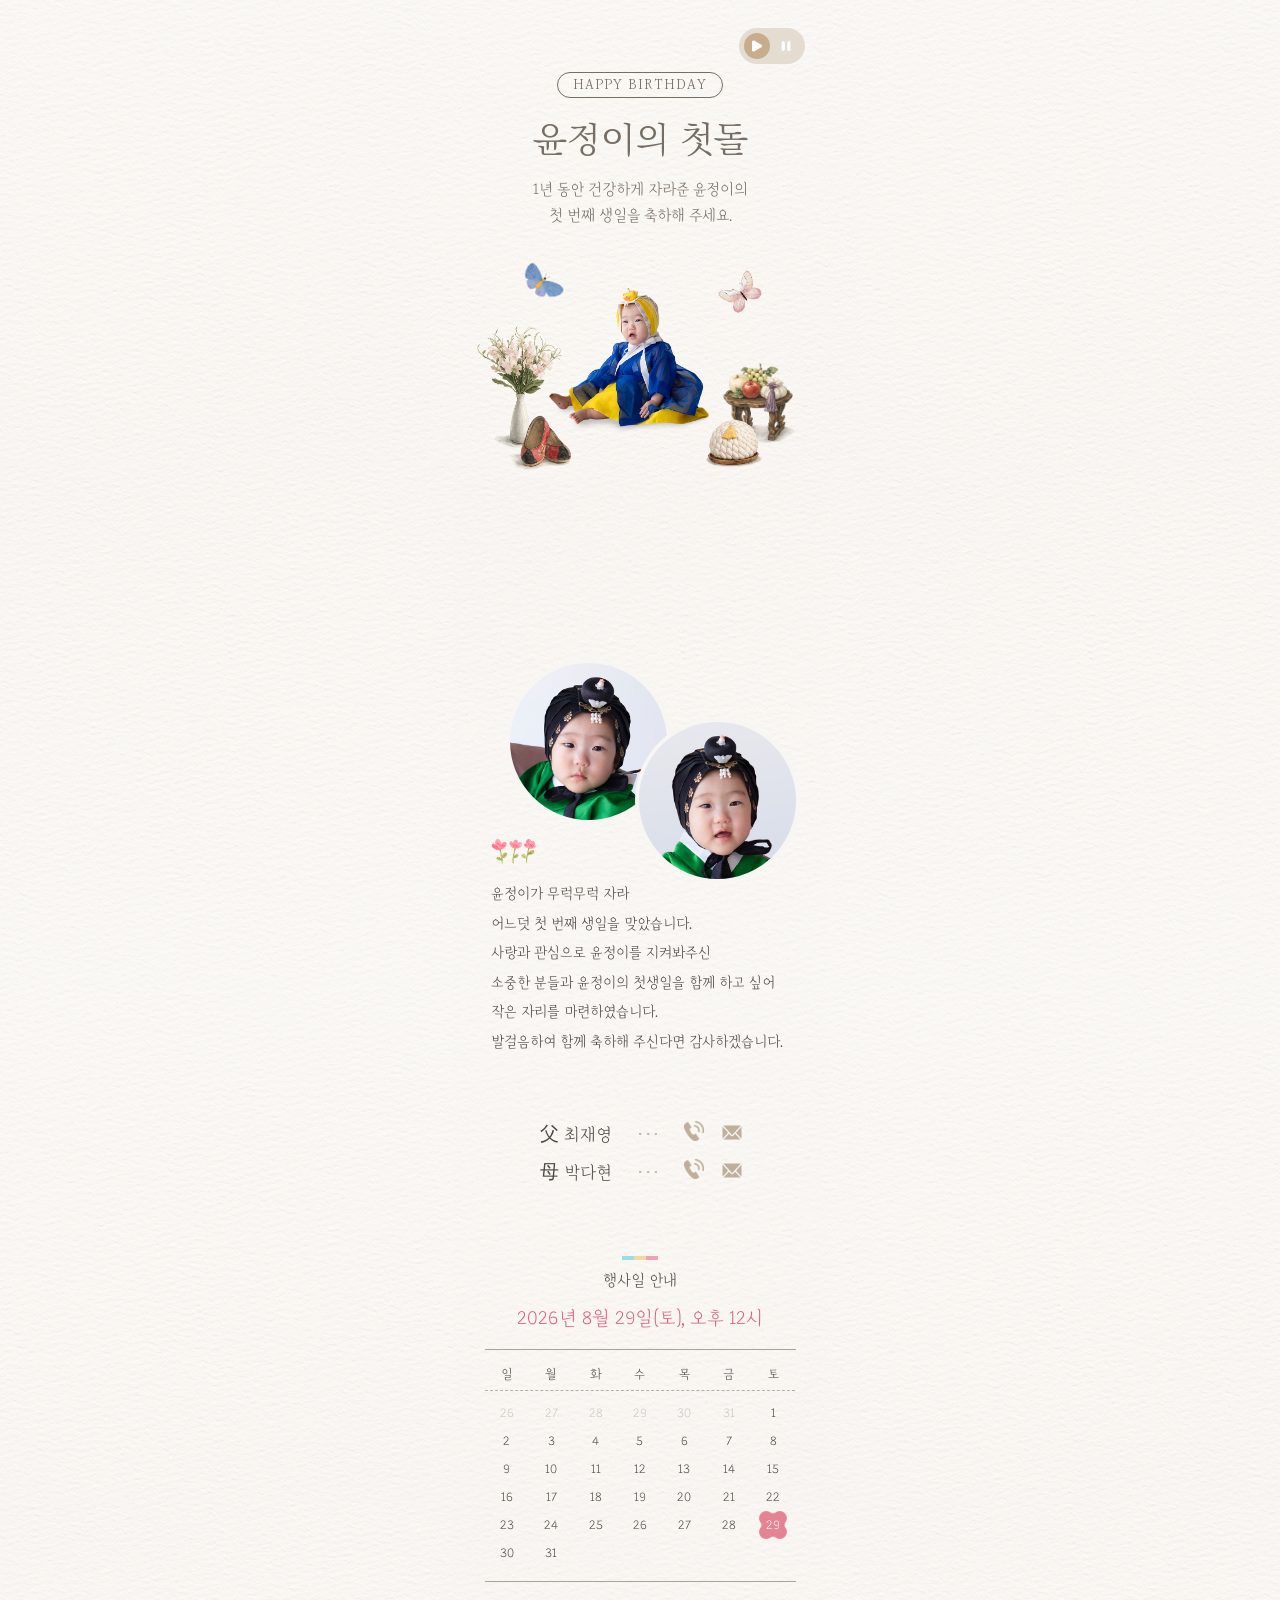
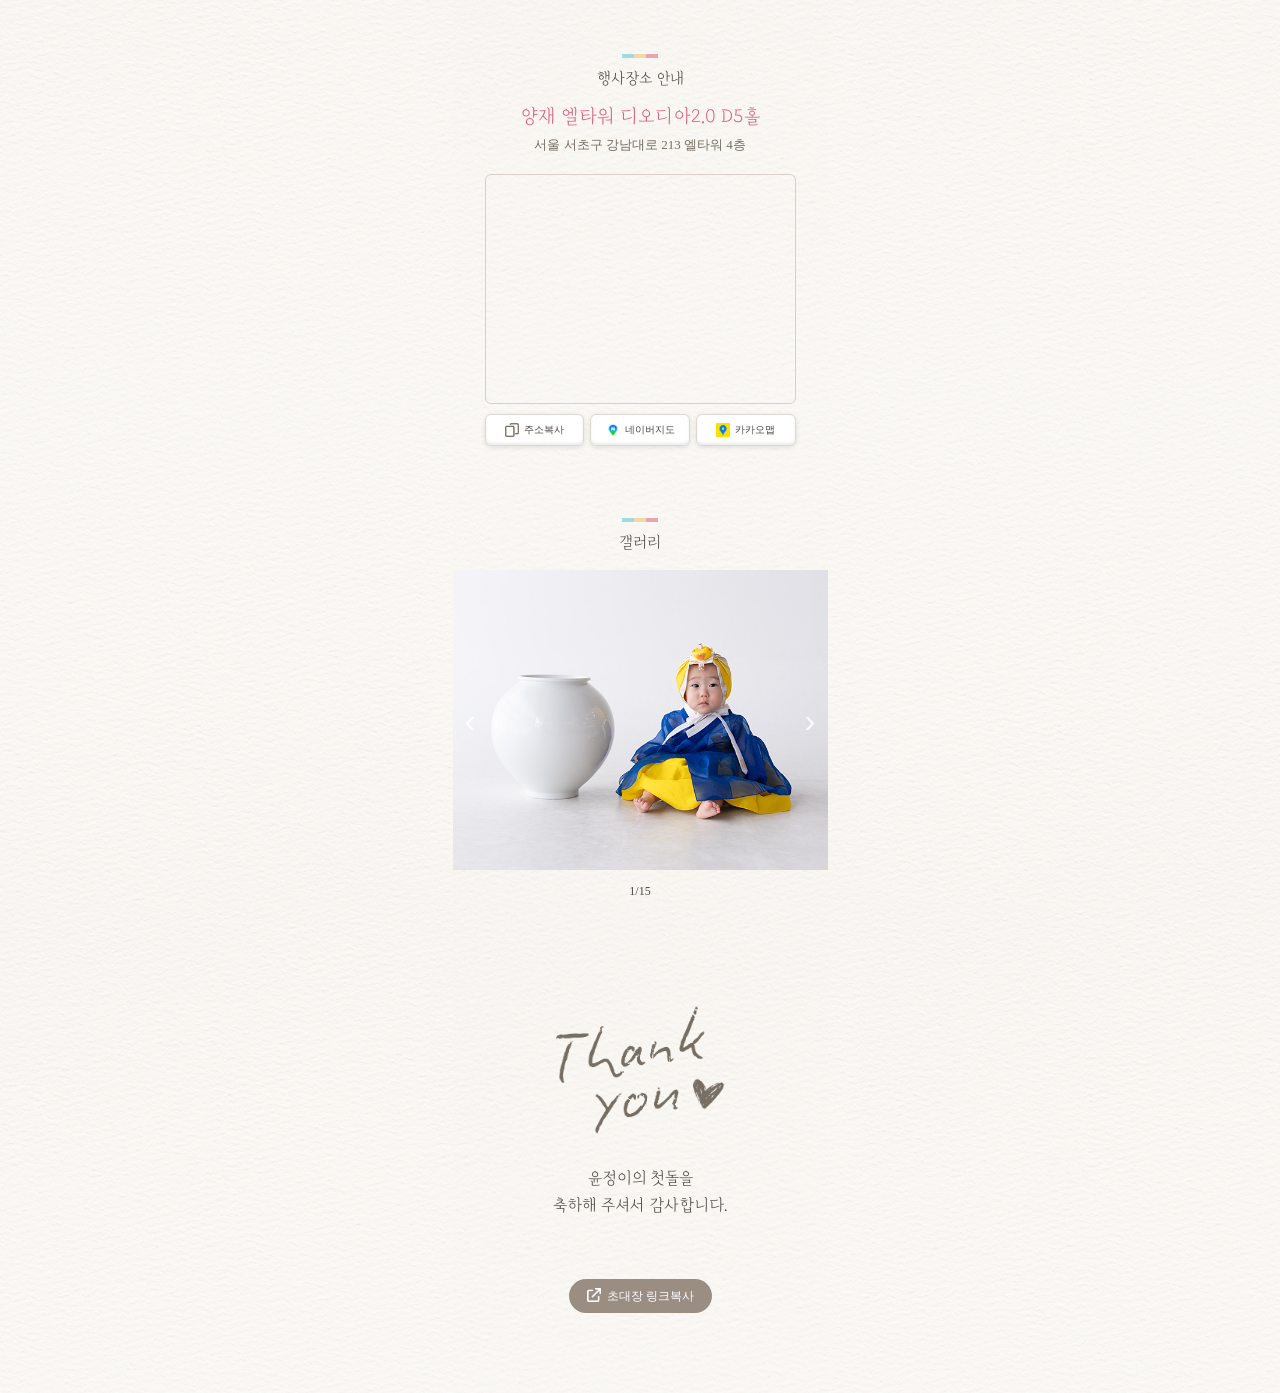
==== commit 2baf6f45: "Update index.html" ====
--- a/customers/design01_premium_260819-001/index.html
+++ b/customers/design01_premium_260819-001/index.html
@@ -8,10 +8,10 @@
     
   <meta property="og:title" content="윤정이의 첫돌">
   <meta property="og:description" content="소중한 분들을 초대합니다.">
-  <meta property="og:image" content="https://dol-invitation-rho.vercel.app/customers/design01_premium_260819-001/img/preview.jpg?v=0">
+  <meta property="og:image" content="https://dol-invitation-rho.vercel.app/customers/design01_premium_260819-001/img/preview.jpg?v=1">
   <meta property="og:image:width" content="600">
   <meta property="og:image:height" content="400">
-  <meta property="og:url" content="https://dol-invitation-rho.vercel.app/customers/design01_premium_260819-001/?v=0">
+  <meta property="og:url" content="https://dol-invitation-rho.vercel.app/customers/design01_premium_260819-001/?v=1">
   <meta property="og:type" content="website">
 
   <link
